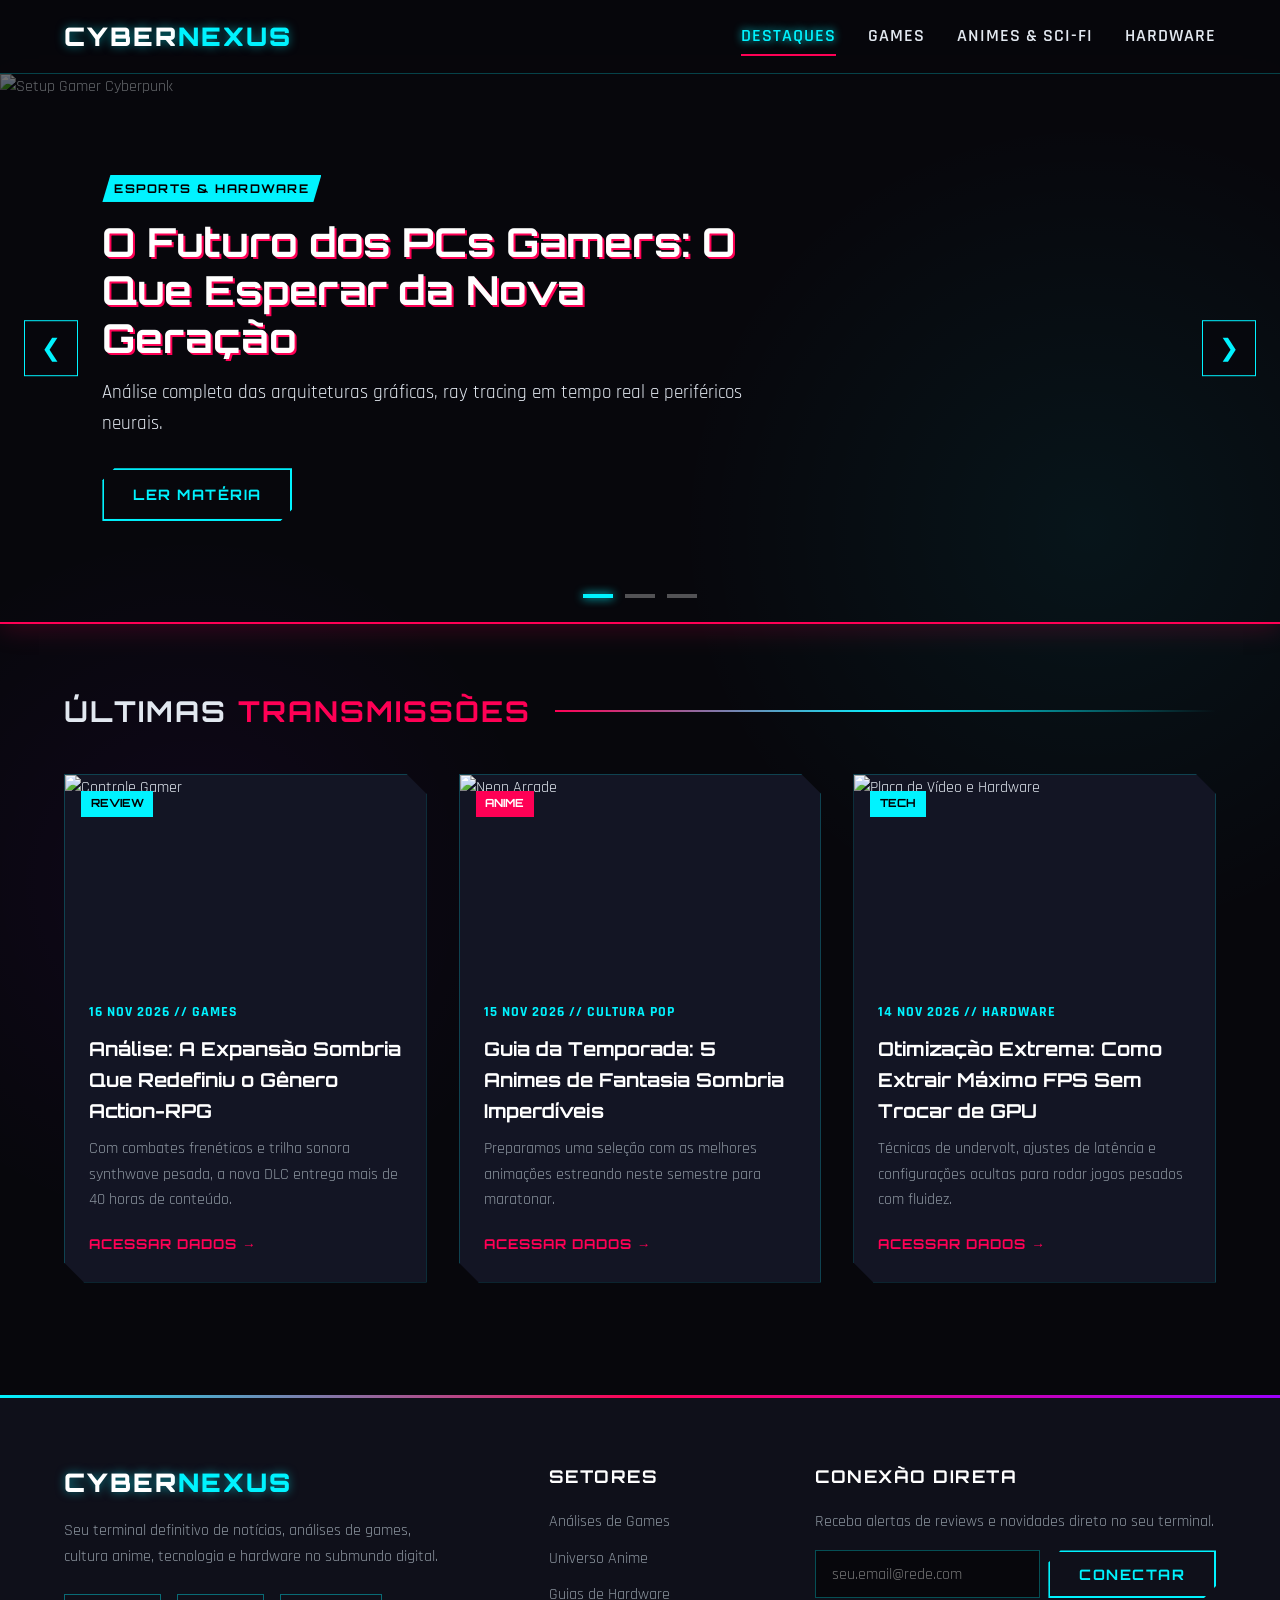
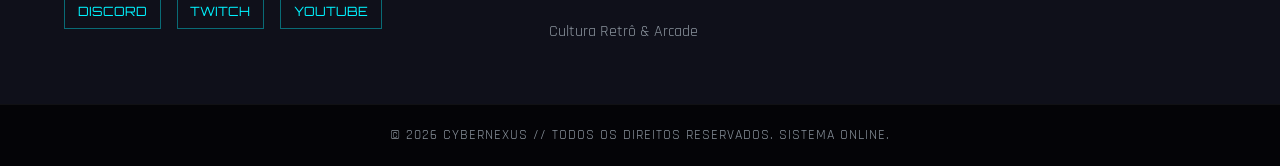
==== Index.html @ 78b4c9e7 "Add files via upload" ====
<!DOCTYPE html>
<html lang="pt-BR">

<head>
    <meta charset="UTF-8">
    <meta name="viewport" content="width=device-width, initial-scale=1.0">
    <title>CYBERNEXUS // Portal Nerd & Gamer</title>
    <!-- Fontes Futuristas do Google Fonts -->
    <link rel="preconnect" href="https://fonts.googleapis.com">
    <link rel="preconnect" href="https://fonts.gstatic.com" crossorigin>
    <link
        href="https://fonts.googleapis.com/css2?family=Orbitron:wght@500;700;900&family=Rajdhani:wght@400;600;700&display=swap"
        rel="stylesheet">
    <link rel="stylesheet" href="Style.css">
</head>

<body>

    <!-- Cabeçalho e Navegação -->
    <header class="navbar">
        <div class="container nav-container">
            <a href="#" class="logo">CYBER<span>NEXUS</span></a>

            <nav class="nav-links" id="navLinks">
                <a href="#destaques" class="active">Destaques</a>
                <a href="#games">Games</a>
                <a href="#animes">Animes & Sci-Fi</a>
                <a href="#hardware">Hardware</a>
            </nav>

            <button class="menu-toggle" id="menuToggle" aria-label="Abrir Menu">
                <span></span>
                <span></span>
                <span></span>
            </button>
        </div>
    </header>

    <!-- Carrossel de Imagens Principal -->
    <section class="carousel-section" id="destaques">
        <div class="carousel-container">
            <div class="carousel-track" id="carouselTrack">

                <!-- Slide 1 -->
                <div class="carousel-slide active">
                    <img src="https://images.unsplash.com/photo-1542751371-adc38448a05e?auto=format&fit=crop&w=1600&q=80"
                        alt="Setup Gamer Cyberpunk">
                    <div class="slide-overlay">
                        <span class="tag tag-cyan">ESPORTS & HARDWARE</span>
                        <h2>O Futuro dos PCs Gamers: O Que Esperar da Nova Geração</h2>
                        <p>Análise completa das arquiteturas gráficas, ray tracing em tempo real e periféricos neurais.
                        </p>
                        <a href="#" class="btn-cyber">LER MATÉRIA</a>
                    </div>
                </div>

                <!-- Slide 2 -->
                <div class="carousel-slide">
                    <img src="https://images.unsplash.com/photo-1518709268805-4e9042af9f23?auto=format&fit=crop&w=1600&q=80"
                        alt="Cidade Cyberpunk">
                    <div class="slide-overlay">
                        <span class="tag tag-magenta">RPG & MUNDO ABERTO</span>
                        <h2>Distopias Digitais: Os 10 Melhores RPGs Cyberpunk da Década</h2>
                        <p>De implantes cibernéticos a megacorporações implacáveis, exploramos os mundos mais imersivos.
                        </p>
                        <a href="#" class="btn-cyber btn-magenta">EXPLORAR LISTA</a>
                    </div>
                </div>

                <!-- Slide 3 -->
                <div class="carousel-slide">
                    <img src="https://images.unsplash.com/photo-1614729939124-032f0b56c9ce?auto=format&fit=crop&w=1600&q=80"
                        alt="Cultura Sci-Fi e Anime">
                    <div class="slide-overlay">
                        <span class="tag tag-cyan">ANIMES & SCI-FI</span>
                        <h2>A Estética Mecha e Cyberpunk na Animação Japonesa Moderna</h2>
                        <p>Como os clássicos dos anos 80 e 90 continuam moldando os maiores sucessos do streaming.</p>
                        <a href="#" class="btn-cyber">VER ANÁLISE</a>
                    </div>
                </div>

            </div>

            <!-- Controles do Carrossel -->
            <button class="carousel-btn prev-btn" id="prevBtn" aria-label="Slide Anterior">&#10094;</button>
            <button class="carousel-btn next-btn" id="nextBtn" aria-label="Próximo Slide">&#10095;</button>

            <!-- Indicadores (Bolinhas) -->
            <div class="carousel-dots" id="carouselDots"></div>
        </div>
    </section>

    <!-- Seção de Conteúdo / Últimas Notícias -->
    <main class="container main-content" id="games">
        <div class="section-header">
            <h2 class="section-title">ÚLTIMAS <span>TRANSMISSÕES</span></h2>
            <div class="cyber-line"></div>
        </div>

        <div class="cards-grid">
            <!-- Card 1 -->
            <article class="cyber-card">
                <div class="card-img-wrapper">
                    <span class="card-badge">REVIEW</span>
                    <img src="https://images.unsplash.com/photo-1552820728-8b83bb6b773f?auto=format&fit=crop&w=800&q=80"
                        alt="Controle Gamer">
                </div>
                <div class="card-body">
                    <span class="card-date">16 NOV 2026 // GAMES</span>
                    <h3>Análise: A Expansão Sombria Que Redefiniu o Gênero Action-RPG</h3>
                    <p>Com combates frenéticos e trilha sonora synthwave pesada, a nova DLC entrega mais de 40 horas de
                        conteúdo.</p>
                    <a href="#" class="read-more">ACESSAR DADOS &rarr;</a>
                </div>
            </article>

            <!-- Card 2 -->
            <article class="cyber-card" id="animes">
                <div class="card-img-wrapper">
                    <span class="card-badge badge-magenta">ANIME</span>
                    <img src="https://images.unsplash.com/photo-1538481199705-c710c4e965fc?auto=format&fit=crop&w=800&q=80"
                        alt="Neon Arcade">
                </div>
                <div class="card-body">
                    <span class="card-date">15 NOV 2026 // CULTURA POP</span>
                    <h3>Guia da Temporada: 5 Animes de Fantasia Sombria Imperdíveis</h3>
                    <p>Preparamos uma seleção com as melhores animações estreando neste semestre para maratonar.</p>
                    <a href="#" class="read-more">ACESSAR DADOS &rarr;</a>
                </div>
            </article>

            <!-- Card 3 -->
            <article class="cyber-card" id="hardware">
                <div class="card-img-wrapper">
                    <span class="card-badge">TECH</span>
                    <img src="https://images.unsplash.com/photo-1587202372775-e229f172b9d7?auto=format&fit=crop&w=800&q=80"
                        alt="Placa de Vídeo e Hardware">
                </div>
                <div class="card-body">
                    <span class="card-date">14 NOV 2026 // HARDWARE</span>
                    <h3>Otimização Extrema: Como Extrair Máximo FPS Sem Trocar de GPU</h3>
                    <p>Técnicas de undervolt, ajustes de latência e configurações ocultas para rodar jogos pesados com
                        fluidez.</p>
                    <a href="#" class="read-more">ACESSAR DADOS &rarr;</a>
                </div>
            </article>
        </div>
    </main>

    <!-- Rodapé Cyberpunk -->
    <footer class="cyber-footer">
        <div class="footer-top-border"></div>
        <div class="container footer-grid">
            <div class="footer-brand">
                <a href="#" class="logo">CYBER<span>NEXUS</span></a>
                <p>Seu terminal definitivo de notícias, análises de games, cultura anime, tecnologia e hardware no
                    submundo digital.</p>
                <div class="social-links">
                    <a href="#" aria-label="Discord">DISCORD</a>
                    <a href="#" aria-label="Twitch">TWITCH</a>
                    <a href="#" aria-label="YouTube">YOUTUBE</a>
                </div>
            </div>

            <div class="footer-links">
                <h4>SETORES</h4>
                <ul>
                    <li><a href="#games">Análises de Games</a></li>
                    <li><a href="#animes">Universo Anime</a></li>
                    <li><a href="#hardware">Guias de Hardware</a></li>
                    <li><a href="#">Cultura Retrô & Arcade</a></li>
                </ul>
            </div>

            <div class="footer-newsletter">
                <h4>CONEXÃO DIRETA</h4>
                <p>Receba alertas de reviews e novidades direto no seu terminal.</p>
                <form class="newsletter-form" id="newsletterForm">
                    <input type="email" placeholder="seu.email@rede.com" required>
                    <button type="submit" class="btn-cyber">CONECTAR</button>
                </form>
                <span class="form-feedback" id="formFeedback"></span>
            </div>
        </div>

        <div class="footer-bottom">
            <div class="container">
                <p>&copy; 2026 CYBERNEXUS // TODOS OS DIREITOS RESERVADOS. SISTEMA ONLINE.</p>
            </div>
        </div>
    </footer>

    <script src="Script.js"></script>
</body>

</html>
---- Style.css ----
/* Variáveis de Cores Dark Cyberpunk */
:root {
    --bg-dark: #07070c;
    --bg-panel: #0f101a;
    --bg-card: #131524;
    --neon-cyan: #00f3ff;
    --neon-magenta: #ff0055;
    --neon-purple: #9d00ff;
    --text-main: #e2e8f0;
    --text-muted: #8b949e;
    --font-display: 'Orbitron', sans-serif;
    --font-body: 'Rajdhani', sans-serif;
}

/* Reset e Base */
* {
    margin: 0;
    padding: 0;
    box-sizing: border-box;
}

html {
    scroll-behavior: smooth;
}

body {
    background-color: var(--bg-dark);
    color: var(--text-main);
    font-family: var(--font-body);
    line-height: 1.6;
    overflow-x: hidden;
    background-image:
        radial-gradient(circle at 15% 50%, rgba(157, 0, 255, 0.06), transparent 25%),
        radial-gradient(circle at 85% 30%, rgba(0, 243, 255, 0.06), transparent 25%);
}

.container {
    width: 90%;
    max-width: 1200px;
    margin: 0 auto;
}

/* Cabeçalho / Navbar */
.navbar {
    background: rgba(7, 7, 12, 0.9);
    backdrop-filter: blur(10px);
    border-bottom: 1px solid rgba(0, 243, 255, 0.25);
    position: sticky;
    top: 0;
    z-index: 1000;
    padding: 1rem 0;
}

.nav-container {
    display: flex;
    justify-content: space-between;
    align-items: center;
}

.logo {
    font-family: var(--font-display);
    font-size: 1.6rem;
    font-weight: 900;
    color: #fff;
    text-decoration: none;
    letter-spacing: 2px;
    text-shadow: 0 0 10px rgba(0, 243, 255, 0.5);
}

.logo span {
    color: var(--neon-cyan);
}

.nav-links {
    display: flex;
    gap: 2rem;
}

.nav-links a {
    color: var(--text-main);
    text-decoration: none;
    font-size: 1.1rem;
    font-weight: 600;
    text-transform: uppercase;
    letter-spacing: 1px;
    transition: 0.3s;
    position: relative;
}

.nav-links a:hover,
.nav-links a.active {
    color: var(--neon-cyan);
    text-shadow: 0 0 8px var(--neon-cyan);
}

.nav-links a::after {
    content: '';
    position: absolute;
    bottom: -5px;
    left: 0;
    width: 0;
    height: 2px;
    background: var(--neon-magenta);
    transition: 0.3s;
}

.nav-links a:hover::after,
.nav-links a.active::after {
    width: 100%;
}

/* Menu Mobile */
.menu-toggle {
    display: none;
    flex-direction: column;
    gap: 5px;
    background: none;
    border: none;
    cursor: pointer;
}

.menu-toggle span {
    width: 28px;
    height: 3px;
    background: var(--neon-cyan);
    box-shadow: 0 0 5px var(--neon-cyan);
}

/* Carrossel */
.carousel-section {
    position: relative;
    width: 100%;
    height: 550px;
    overflow: hidden;
    border-bottom: 2px solid var(--neon-magenta);
    box-shadow: 0 5px 25px rgba(255, 0, 85, 0.2);
}

.carousel-container {
    position: relative;
    width: 100%;
    height: 100%;
}

.carousel-track {
    display: flex;
    height: 100%;
    transition: transform 0.6s cubic-bezier(0.25, 1, 0.5, 1);
}

.carousel-slide {
    min-width: 100%;
    height: 100%;
    position: relative;
}

.carousel-slide img {
    width: 100%;
    height: 100%;
    object-fit: cover;
    filter: brightness(0.45) contrast(1.1);
}

.slide-overlay {
    position: absolute;
    top: 50%;
    left: 8%;
    transform: translateY(-50%);
    max-width: 650px;
    z-index: 2;
}

.tag {
    display: inline-block;
    padding: 0.25rem 0.75rem;
    font-family: var(--font-display);
    font-size: 0.75rem;
    font-weight: 700;
    letter-spacing: 1.5px;
    margin-bottom: 1rem;
    clip-path: polygon(8px 0, 100% 0, calc(100% - 8px) 100%, 0 100%);
}

.tag-cyan {
    background: var(--neon-cyan);
    color: #000;
}

.tag-magenta {
    background: var(--neon-magenta);
    color: #fff;
}

.slide-overlay h2 {
    font-family: var(--font-display);
    font-size: 2.5rem;
    line-height: 1.2;
    margin-bottom: 1rem;
    color: #fff;
    text-shadow: 2px 2px 0px var(--neon-magenta);
}

.slide-overlay p {
    font-size: 1.2rem;
    color: var(--text-main);
    margin-bottom: 1.8rem;
}

/* Botões Estilo Cyberpunk (Corte Chanfrado) */
.btn-cyber {
    display: inline-block;
    padding: 0.8rem 1.8rem;
    background: transparent;
    color: var(--neon-cyan);
    border: 2px solid var(--neon-cyan);
    font-family: var(--font-display);
    font-size: 0.9rem;
    font-weight: 700;
    text-decoration: none;
    letter-spacing: 1.5px;
    cursor: pointer;
    transition: 0.3s;
    clip-path: polygon(12px 0, 100% 0, 100% calc(100% - 12px), calc(100% - 12px) 100%, 0 100%, 0 12px);
}

.btn-cyber:hover {
    background: var(--neon-cyan);
    color: #000;
    box-shadow: 0 0 20px var(--neon-cyan);
}

.btn-magenta {
    color: var(--neon-magenta);
    border-color: var(--neon-magenta);
}

.btn-magenta:hover {
    background: var(--neon-magenta);
    color: #fff;
    box-shadow: 0 0 20px var(--neon-magenta);
}

/* Setas do Carrossel */
.carousel-btn {
    position: absolute;
    top: 50%;
    transform: translateY(-50%);
    background: rgba(7, 7, 12, 0.7);
    color: var(--neon-cyan);
    border: 1px solid var(--neon-cyan);
    padding: 0.8rem 1rem;
    font-size: 1.5rem;
    cursor: pointer;
    z-index: 10;
    transition: 0.3s;
}

.carousel-btn:hover {
    background: var(--neon-cyan);
    color: #000;
    box-shadow: 0 0 15px var(--neon-cyan);
}

.prev-btn {
    left: 1.5rem;
}

.next-btn {
    right: 1.5rem;
}

/* Indicadores do Carrossel */
.carousel-dots {
    position: absolute;
    bottom: 1.5rem;
    left: 50%;
    transform: translateX(-50%);
    display: flex;
    gap: 0.75rem;
    z-index: 10;
}

.dot {
    width: 30px;
    height: 4px;
    background: rgba(255, 255, 255, 0.3);
    cursor: pointer;
    transition: 0.3s;
}

.dot.active {
    background: var(--neon-cyan);
    box-shadow: 0 0 10px var(--neon-cyan);
}

/* Seção de Cards / Conteúdo */
.main-content {
    padding: 4rem 0;
}

.section-header {
    display: flex;
    align-items: center;
    gap: 1.5rem;
    margin-bottom: 2.5rem;
}

.section-title {
    font-family: var(--font-display);
    font-size: 1.8rem;
    letter-spacing: 2px;
    white-space: nowrap;
}

.section-title span {
    color: var(--neon-magenta);
}

.cyber-line {
    height: 2px;
    width: 100%;
    background: linear-gradient(90deg, var(--neon-magenta), var(--neon-cyan), transparent);
}

.cards-grid {
    display: grid;
    grid-template-columns: repeat(auto-fit, minmax(310px, 1fr));
    gap: 2rem;
}

.cyber-card {
    background: var(--bg-card);
    border: 1px solid rgba(0, 243, 255, 0.2);
    transition: transform 0.3s, border-color 0.3s, box-shadow 0.3s;
    clip-path: polygon(0 0, calc(100% - 20px) 0, 100% 20px, 100% 100%, 20px 100%, 0 calc(100% - 20px));
}

.cyber-card:hover {
    transform: translateY(-6px);
    border-color: var(--neon-cyan);
    box-shadow: 0 10px 25px rgba(0, 243, 255, 0.15);
}

.card-img-wrapper {
    position: relative;
    height: 200px;
    overflow: hidden;
}

.card-img-wrapper img {
    width: 100%;
    height: 100%;
    object-fit: cover;
    transition: transform 0.4s;
}

.cyber-card:hover .card-img-wrapper img {
    transform: scale(1.06);
}

.card-badge {
    position: absolute;
    top: 1rem;
    left: 1rem;
    background: var(--neon-cyan);
    color: #000;
    font-family: var(--font-display);
    font-size: 0.7rem;
    font-weight: 700;
    padding: 0.25rem 0.6rem;
    z-index: 2;
}

.badge-magenta {
    background: var(--neon-magenta);
    color: #fff;
}

.card-body {
    padding: 1.5rem;
}

.card-date {
    font-size: 0.85rem;
    color: var(--neon-cyan);
    font-weight: 700;
    letter-spacing: 1px;
}

.card-body h3 {
    font-family: var(--font-display);
    font-size: 1.2rem;
    margin: 0.6rem 0;
    color: #fff;
}

.card-body p {
    color: var(--text-muted);
    font-size: 1rem;
    margin-bottom: 1.2rem;
}

.read-more {
    color: var(--neon-magenta);
    text-decoration: none;
    font-family: var(--font-display);
    font-size: 0.85rem;
    font-weight: 700;
    letter-spacing: 1px;
    transition: 0.3s;
}

.read-more:hover {
    color: var(--neon-cyan);
    text-shadow: 0 0 8px var(--neon-cyan);
}

/* Rodapé (Footer) */
.cyber-footer {
    background: var(--bg-panel);
    margin-top: 3rem;
    position: relative;
}

.footer-top-border {
    height: 3px;
    width: 100%;
    background: linear-gradient(90deg, var(--neon-cyan), var(--neon-magenta), var(--neon-purple));
}

.footer-grid {
    display: grid;
    grid-template-columns: 2fr 1fr 1.5fr;
    gap: 3rem;
    padding: 4rem 0 3rem;
}

.footer-brand p {
    color: var(--text-muted);
    margin: 1rem 0 1.5rem;
    max-width: 380px;
}

.social-links {
    display: flex;
    gap: 1rem;
}

.social-links a {
    color: var(--neon-cyan);
    text-decoration: none;
    font-family: var(--font-display);
    font-size: 0.8rem;
    border: 1px solid rgba(0, 243, 255, 0.4);
    padding: 0.4rem 0.8rem;
    transition: 0.3s;
}

.social-links a:hover {
    background: var(--neon-cyan);
    color: #000;
    box-shadow: 0 0 12px var(--neon-cyan);
}

.footer-links h4,
.footer-newsletter h4 {
    font-family: var(--font-display);
    color: #fff;
    font-size: 1.1rem;
    margin-bottom: 1.2rem;
    letter-spacing: 1.5px;
}

.footer-links ul {
    list-style: none;
}

.footer-links li {
    margin-bottom: 0.7rem;
}

.footer-links a {
    color: var(--text-muted);
    text-decoration: none;
    transition: 0.3s;
}

.footer-links a:hover {
    color: var(--neon-cyan);
    padding-left: 5px;
}

.footer-newsletter p {
    color: var(--text-muted);
    margin-bottom: 1rem;
}

.newsletter-form {
    display: flex;
    gap: 0.5rem;
}

.newsletter-form input {
    flex: 1;
    padding: 0.75rem 1rem;
    background: var(--bg-dark);
    border: 1px solid rgba(0, 243, 255, 0.3);
    color: #fff;
    font-family: var(--font-body);
    font-size: 1rem;
    outline: none;
}

.newsletter-form input:focus {
    border-color: var(--neon-cyan);
    box-shadow: 0 0 10px rgba(0, 243, 255, 0.2);
}

.form-feedback {
    display: block;
    margin-top: 0.6rem;
    font-size: 0.9rem;
    color: var(--neon-cyan);
}

.footer-bottom {
    background: #040407;
    padding: 1.2rem 0;
    text-align: center;
    border-top: 1px solid rgba(255, 255, 255, 0.05);
    color: var(--text-muted);
    font-size: 0.9rem;
    letter-spacing: 1px;
}

/* Responsividade */
@media (max-width: 850px) {
    .footer-grid {
        grid-template-columns: 1fr;
        gap: 2rem;
    }

    .slide-overlay h2 {
        font-size: 1.8rem;
    }
}

@media (max-width: 768px) {
    .menu-toggle {
        display: flex;
    }

    .nav-links {
        position: absolute;
        top: 100%;
        left: 0;
        width: 100%;
        background: var(--bg-panel);
        flex-direction: column;
        align-items: center;
        padding: 1.5rem 0;
        gap: 1.2rem;
        border-bottom: 1px solid var(--neon-cyan);
        display: none;
    }

    .nav-links.open {
        display: flex;
    }

    .carousel-section {
        height: 450px;
    }

    .slide-overlay {
        left: 5%;
        right: 5%;
    }

    .carousel-btn {
        padding: 0.5rem 0.7rem;
        font-size: 1.1rem;
    }

    .prev-btn {
        left: 0.5rem;
    }

    .next-btn {
        right: 0.5rem;
    }
}
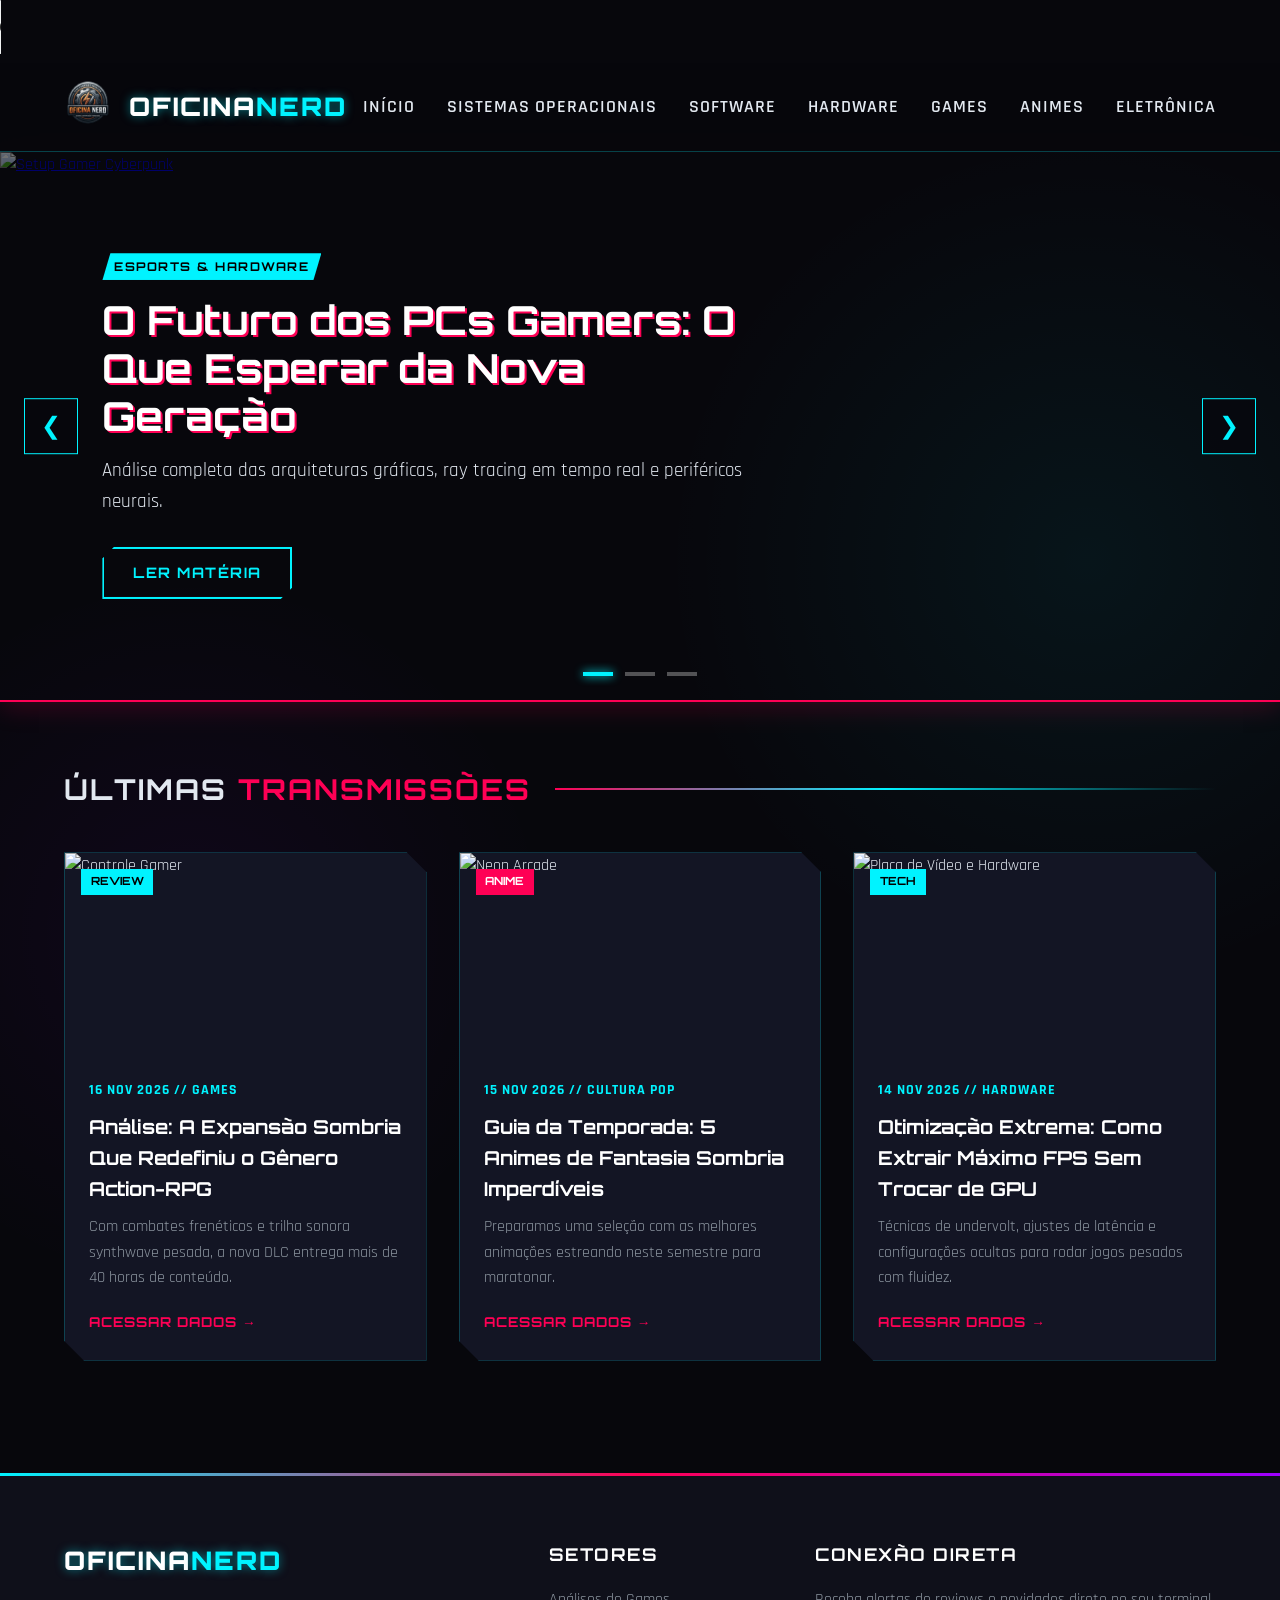
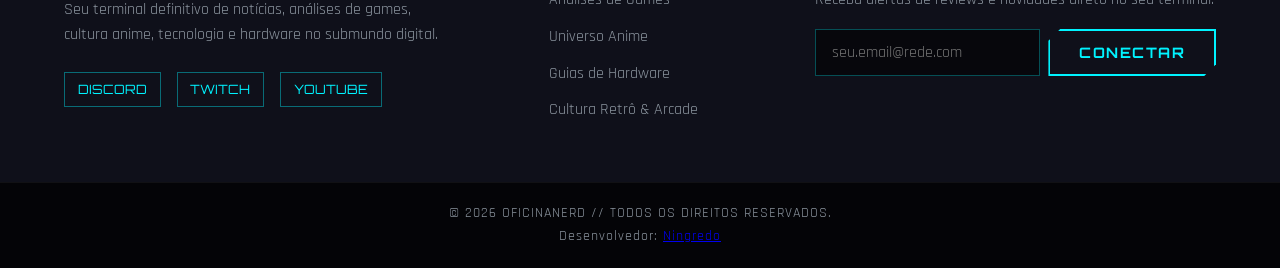
==== commit 38bba5ae: "Add files via upload" ====
--- a/Index.html
+++ b/Index.html
@@ -4,28 +4,36 @@
 <head>
     <meta charset="UTF-8">
     <meta name="viewport" content="width=device-width, initial-scale=1.0">
-    <title>CYBERNEXUS // Portal Nerd & Gamer</title>
+    <link rel="shortcut icon" href="favicon.ico" type="image/x-icon">
+    <title>OFICINA_NERD // Portal Geek & Gamer</title>
     <!-- Fontes Futuristas do Google Fonts -->
     <link rel="preconnect" href="https://fonts.googleapis.com">
     <link rel="preconnect" href="https://fonts.gstatic.com" crossorigin>
     <link
         href="https://fonts.googleapis.com/css2?family=Orbitron:wght@500;700;900&family=Rajdhani:wght@400;600;700&display=swap"
         rel="stylesheet">
-    <link rel="stylesheet" href="Style.css">
+    <link rel="stylesheet" href="style.css">
 </head>
 
 <body>
+    <audio class="musicasite" id="meu-player" autoplay controls loop>
+  <source src="audiofundo.mp3" type="audio/mpeg">
+</audio>
 
     <!-- Cabeçalho e Navegação -->
     <header class="navbar">
         <div class="container nav-container">
-            <a href="#" class="logo">CYBER<span>NEXUS</span></a>
+            <a href="Index.html"><img class="logofav" src="favicon.ico" alt="Logo Oficina Nerd"></a>
+            <a href="Index.html" class="logo">OFICINA<span>NERD</span></a>
 
             <nav class="nav-links" id="navLinks">
-                <a href="#destaques" class="active">Destaques</a>
-                <a href="#games">Games</a>
-                <a href="#animes">Animes & Sci-Fi</a>
-                <a href="#hardware">Hardware</a>
+                <a href="Index.html">Início</a>
+                <a href="sistema_operacional.html">Sistemas Operacionais</a>
+                <a href="software.html">Software</a>
+                <a href="#">Hardware</a>
+                <a href="#">Games</a>
+                <a href="#">Animes</a>
+                <a href="#">Eletrônica</a>
             </nav>
 
             <button class="menu-toggle" id="menuToggle" aria-label="Abrir Menu">
@@ -43,8 +51,9 @@
 
                 <!-- Slide 1 -->
                 <div class="carousel-slide active">
-                    <img src="https://images.unsplash.com/photo-1542751371-adc38448a05e?auto=format&fit=crop&w=1600&q=80"
-                        alt="Setup Gamer Cyberpunk">
+                    <a href="#"><img
+                            src="https://images.unsplash.com/photo-1542751371-adc38448a05e?auto=format&fit=crop&w=1600&q=80"
+                            alt="Setup Gamer Cyberpunk"></a>
                     <div class="slide-overlay">
                         <span class="tag tag-cyan">ESPORTS & HARDWARE</span>
                         <h2>O Futuro dos PCs Gamers: O Que Esperar da Nova Geração</h2>
@@ -56,8 +65,9 @@
 
                 <!-- Slide 2 -->
                 <div class="carousel-slide">
-                    <img src="https://images.unsplash.com/photo-1518709268805-4e9042af9f23?auto=format&fit=crop&w=1600&q=80"
-                        alt="Cidade Cyberpunk">
+                    <a href="#"><img
+                            src="https://images.unsplash.com/photo-1518709268805-4e9042af9f23?auto=format&fit=crop&w=1600&q=80"
+                            alt="cyberpunk"></a>
                     <div class="slide-overlay">
                         <span class="tag tag-magenta">RPG & MUNDO ABERTO</span>
                         <h2>Distopias Digitais: Os 10 Melhores RPGs Cyberpunk da Década</h2>
@@ -69,8 +79,9 @@
 
                 <!-- Slide 3 -->
                 <div class="carousel-slide">
-                    <img src="https://images.unsplash.com/photo-1614729939124-032f0b56c9ce?auto=format&fit=crop&w=1600&q=80"
-                        alt="Cultura Sci-Fi e Anime">
+                    <a href="#"><img
+                            src="https://images.unsplash.com/photo-1614729939124-032f0b56c9ce?auto=format&fit=crop&w=1600&q=80"
+                            alt="Cultura Sci-Fi e Anime"></a>
                     <div class="slide-overlay">
                         <span class="tag tag-cyan">ANIMES & SCI-FI</span>
                         <h2>A Estética Mecha e Cyberpunk na Animação Japonesa Moderna</h2>
@@ -152,7 +163,7 @@
         <div class="footer-top-border"></div>
         <div class="container footer-grid">
             <div class="footer-brand">
-                <a href="#" class="logo">CYBER<span>NEXUS</span></a>
+                <a href="#" class="logo">OFICINA<span>NERD</span></a>
                 <p>Seu terminal definitivo de notícias, análises de games, cultura anime, tecnologia e hardware no
                     submundo digital.</p>
                 <div class="social-links">
@@ -185,12 +196,13 @@
 
         <div class="footer-bottom">
             <div class="container">
-                <p>&copy; 2026 CYBERNEXUS // TODOS OS DIREITOS RESERVADOS. SISTEMA ONLINE.</p>
+                <p>&copy; 2026 OFICINANERD // TODOS OS DIREITOS RESERVADOS.</p>
+                <P>Desenvolvedor: <a href="#" class="rodape">Ningredo</a></P>
             </div>
         </div>
     </footer>
 
-    <script src="Script.js"></script>
+    <script src="script.js"></script>
 </body>
 
 </html>
--- a/style.css
+++ b/style.css
@@ -0,0 +1,592 @@
+/* Variáveis de Cores Dark Cyberpunk */
+:root {
+    --bg-dark: #07070c;
+    --bg-panel: #0f101a;
+    --bg-card: #131524;
+    --neon-cyan: #00f3ff;
+    --neon-magenta: #ff0055;
+    --neon-purple: #9d00ff;
+    --text-main: #e2e8f0;
+    --text-muted: #8b949e;
+    --font-display: 'Orbitron', sans-serif;
+    --font-body: 'Rajdhani', sans-serif;
+}
+
+/* Reset e Base */
+* {
+    margin: 0;
+    padding: 0;
+    box-sizing: border-box;
+}
+
+html {
+    scroll-behavior: smooth;
+}
+
+body {
+    background-color: var(--bg-dark);
+    color: var(--text-main);
+    font-family: var(--font-body);
+    line-height: 1.6;
+    overflow-x: hidden;
+    background-image:
+        radial-gradient(circle at 15% 50%, rgba(157, 0, 255, 0.06), transparent 25%),
+        radial-gradient(circle at 85% 30%, rgba(0, 243, 255, 0.06), transparent 25%);
+}
+
+.container {
+    width: 90%;
+    max-width: 1200px;
+    margin: 0 auto;
+}
+
+/* Cabeçalho / Navbar */
+.navbar {
+    background: rgba(7, 7, 12, 0.9);
+    backdrop-filter: blur(10px);
+    border-bottom: 1px solid rgba(0, 243, 255, 0.25);
+    position: sticky;
+    top: 0;
+    z-index: 1000;
+    padding: 1rem 0;
+}
+
+.nav-container {
+    display: flex;
+    justify-content: space-between;
+    align-items: center;
+}
+
+.logo {
+    font-family: var(--font-display);
+    font-size: 1.6rem;
+    font-weight: 900;
+    color: #fff;
+    text-decoration: none;
+    letter-spacing: 2px;
+    text-shadow: 0 0 10px rgba(0, 243, 255, 0.5);
+}
+
+.logo span {
+    color: var(--neon-cyan);
+}
+
+.nav-links {
+    display: flex;
+    gap: 2rem;
+}
+
+.nav-links a {
+    color: var(--text-main);
+    text-decoration: none;
+    font-size: 1.1rem;
+    font-weight: 600;
+    text-transform: uppercase;
+    letter-spacing: 1px;
+    transition: 0.3s;
+    position: relative;
+}
+
+.nav-links a:hover,
+.nav-links a.active {
+    color: var(--neon-cyan);
+    text-shadow: 0 0 8px var(--neon-cyan);
+}
+
+.nav-links a::after {
+    content: '';
+    position: absolute;
+    bottom: -5px;
+    left: 0;
+    width: 0;
+    height: 2px;
+    background: var(--neon-magenta);
+    transition: 0.3s;
+}
+
+.nav-links a:hover::after,
+.nav-links a.active::after {
+    width: 100%;
+}
+
+/* Menu Mobile */
+.menu-toggle {
+    display: none;
+    flex-direction: column;
+    gap: 5px;
+    background: none;
+    border: none;
+    cursor: pointer;
+}
+
+.menu-toggle span {
+    width: 28px;
+    height: 3px;
+    background: var(--neon-cyan);
+    box-shadow: 0 0 5px var(--neon-cyan);
+}
+
+/* Carrossel */
+.carousel-section {
+    position: relative;
+    width: 100%;
+    height: 550px;
+    overflow: hidden;
+    border-bottom: 2px solid var(--neon-magenta);
+    box-shadow: 0 5px 25px rgba(255, 0, 85, 0.2);
+}
+
+.carousel-container {
+    position: relative;
+    width: 100%;
+    height: 100%;
+}
+
+.carousel-track {
+    display: flex;
+    height: 100%;
+    transition: transform 0.6s cubic-bezier(0.25, 1, 0.5, 1);
+}
+
+.carousel-slide {
+    min-width: 100%;
+    height: 100%;
+    position: relative;
+}
+
+.carousel-slide img {
+    width: 100%;
+    height: 100%;
+    object-fit: cover;
+    filter: brightness(0.45) contrast(1.1);
+}
+
+.slide-overlay {
+    position: absolute;
+    top: 50%;
+    left: 8%;
+    transform: translateY(-50%);
+    max-width: 650px;
+    z-index: 2;
+}
+
+.tag {
+    display: inline-block;
+    padding: 0.25rem 0.75rem;
+    font-family: var(--font-display);
+    font-size: 0.75rem;
+    font-weight: 700;
+    letter-spacing: 1.5px;
+    margin-bottom: 1rem;
+    clip-path: polygon(8px 0, 100% 0, calc(100% - 8px) 100%, 0 100%);
+}
+
+.tag-cyan {
+    background: var(--neon-cyan);
+    color: #000;
+}
+
+.tag-magenta {
+    background: var(--neon-magenta);
+    color: #fff;
+}
+
+.slide-overlay h2 {
+    font-family: var(--font-display);
+    font-size: 2.5rem;
+    line-height: 1.2;
+    margin-bottom: 1rem;
+    color: #fff;
+    text-shadow: 2px 2px 0px var(--neon-magenta);
+}
+
+.slide-overlay p {
+    font-size: 1.2rem;
+    color: var(--text-main);
+    margin-bottom: 1.8rem;
+}
+
+/* Botões Estilo Cyberpunk (Corte Chanfrado) */
+.btn-cyber {
+    display: inline-block;
+    padding: 0.8rem 1.8rem;
+    background: transparent;
+    color: var(--neon-cyan);
+    border: 2px solid var(--neon-cyan);
+    font-family: var(--font-display);
+    font-size: 0.9rem;
+    font-weight: 700;
+    text-decoration: none;
+    letter-spacing: 1.5px;
+    cursor: pointer;
+    transition: 0.3s;
+    clip-path: polygon(12px 0, 100% 0, 100% calc(100% - 12px), calc(100% - 12px) 100%, 0 100%, 0 12px);
+}
+
+.btn-cyber:hover {
+    background: var(--neon-cyan);
+    color: #000;
+    box-shadow: 0 0 20px var(--neon-cyan);
+}
+
+.btn-magenta {
+    color: var(--neon-magenta);
+    border-color: var(--neon-magenta);
+}
+
+.btn-magenta:hover {
+    background: var(--neon-magenta);
+    color: #fff;
+    box-shadow: 0 0 20px var(--neon-magenta);
+}
+
+/* Setas do Carrossel */
+.carousel-btn {
+    position: absolute;
+    top: 50%;
+    transform: translateY(-50%);
+    background: rgba(7, 7, 12, 0.7);
+    color: var(--neon-cyan);
+    border: 1px solid var(--neon-cyan);
+    padding: 0.8rem 1rem;
+    font-size: 1.5rem;
+    cursor: pointer;
+    z-index: 10;
+    transition: 0.3s;
+}
+
+.carousel-btn:hover {
+    background: var(--neon-cyan);
+    color: #000;
+    box-shadow: 0 0 15px var(--neon-cyan);
+}
+
+.prev-btn {
+    left: 1.5rem;
+}
+
+.next-btn {
+    right: 1.5rem;
+}
+
+/* Indicadores do Carrossel */
+.carousel-dots {
+    position: absolute;
+    bottom: 1.5rem;
+    left: 50%;
+    transform: translateX(-50%);
+    display: flex;
+    gap: 0.75rem;
+    z-index: 10;
+}
+
+.dot {
+    width: 30px;
+    height: 4px;
+    background: rgba(255, 255, 255, 0.3);
+    cursor: pointer;
+    transition: 0.3s;
+}
+
+.dot.active {
+    background: var(--neon-cyan);
+    box-shadow: 0 0 10px var(--neon-cyan);
+}
+
+/* Seção de Cards / Conteúdo */
+.main-content {
+    padding: 4rem 0;
+}
+
+.section-header {
+    display: flex;
+    align-items: center;
+    gap: 1.5rem;
+    margin-bottom: 2.5rem;
+}
+
+.section-title {
+    font-family: var(--font-display);
+    font-size: 1.8rem;
+    letter-spacing: 2px;
+    white-space: nowrap;
+}
+
+.section-title span {
+    color: var(--neon-magenta);
+}
+
+.cyber-line {
+    height: 2px;
+    width: 100%;
+    background: linear-gradient(90deg, var(--neon-magenta), var(--neon-cyan), transparent);
+}
+
+.cards-grid {
+    display: grid;
+    grid-template-columns: repeat(auto-fit, minmax(310px, 1fr));
+    gap: 2rem;
+}
+
+.cyber-card {
+    background: var(--bg-card);
+    border: 1px solid rgba(0, 243, 255, 0.2);
+    transition: transform 0.3s, border-color 0.3s, box-shadow 0.3s;
+    clip-path: polygon(0 0, calc(100% - 20px) 0, 100% 20px, 100% 100%, 20px 100%, 0 calc(100% - 20px));
+}
+
+.cyber-card:hover {
+    transform: translateY(-6px);
+    border-color: var(--neon-cyan);
+    box-shadow: 0 10px 25px rgba(0, 243, 255, 0.15);
+}
+
+.card-img-wrapper {
+    position: relative;
+    height: 200px;
+    overflow: hidden;
+}
+
+.card-img-wrapper img {
+    width: 100%;
+    height: 100%;
+    object-fit: cover;
+    transition: transform 0.4s;
+}
+
+.cyber-card:hover .card-img-wrapper img {
+    transform: scale(1.06);
+}
+
+.card-badge {
+    position: absolute;
+    top: 1rem;
+    left: 1rem;
+    background: var(--neon-cyan);
+    color: #000;
+    font-family: var(--font-display);
+    font-size: 0.7rem;
+    font-weight: 700;
+    padding: 0.25rem 0.6rem;
+    z-index: 2;
+}
+
+.badge-magenta {
+    background: var(--neon-magenta);
+    color: #fff;
+}
+
+.card-body {
+    padding: 1.5rem;
+}
+
+.card-date {
+    font-size: 0.85rem;
+    color: var(--neon-cyan);
+    font-weight: 700;
+    letter-spacing: 1px;
+}
+
+.card-body h3 {
+    font-family: var(--font-display);
+    font-size: 1.2rem;
+    margin: 0.6rem 0;
+    color: #fff;
+}
+
+.card-body p {
+    color: var(--text-muted);
+    font-size: 1rem;
+    margin-bottom: 1.2rem;
+}
+
+.read-more {
+    color: var(--neon-magenta);
+    text-decoration: none;
+    font-family: var(--font-display);
+    font-size: 0.85rem;
+    font-weight: 700;
+    letter-spacing: 1px;
+    transition: 0.3s;
+}
+
+.read-more:hover {
+    color: var(--neon-cyan);
+    text-shadow: 0 0 8px var(--neon-cyan);
+}
+
+/* Rodapé (Footer) */
+.cyber-footer {
+    background: var(--bg-panel);
+    margin-top: 3rem;
+    position: relative;
+}
+
+.footer-top-border {
+    height: 3px;
+    width: 100%;
+    background: linear-gradient(90deg, var(--neon-cyan), var(--neon-magenta), var(--neon-purple));
+}
+
+.footer-grid {
+    display: grid;
+    grid-template-columns: 2fr 1fr 1.5fr;
+    gap: 3rem;
+    padding: 4rem 0 3rem;
+}
+
+.footer-brand p {
+    color: var(--text-muted);
+    margin: 1rem 0 1.5rem;
+    max-width: 380px;
+}
+
+.social-links {
+    display: flex;
+    gap: 1rem;
+}
+
+.social-links a {
+    color: var(--neon-cyan);
+    text-decoration: none;
+    font-family: var(--font-display);
+    font-size: 0.8rem;
+    border: 1px solid rgba(0, 243, 255, 0.4);
+    padding: 0.4rem 0.8rem;
+    transition: 0.3s;
+}
+
+.social-links a:hover {
+    background: var(--neon-cyan);
+    color: #000;
+    box-shadow: 0 0 12px var(--neon-cyan);
+}
+
+.footer-links h4,
+.footer-newsletter h4 {
+    font-family: var(--font-display);
+    color: #fff;
+    font-size: 1.1rem;
+    margin-bottom: 1.2rem;
+    letter-spacing: 1.5px;
+}
+
+.footer-links ul {
+    list-style: none;
+}
+
+.footer-links li {
+    margin-bottom: 0.7rem;
+}
+
+.footer-links a {
+    color: var(--text-muted);
+    text-decoration: none;
+    transition: 0.3s;
+}
+
+.footer-links a:hover {
+    color: var(--neon-cyan);
+    padding-left: 5px;
+}
+
+.footer-newsletter p {
+    color: var(--text-muted);
+    margin-bottom: 1rem;
+}
+
+.newsletter-form {
+    display: flex;
+    gap: 0.5rem;
+}
+
+.newsletter-form input {
+    flex: 1;
+    padding: 0.75rem 1rem;
+    background: var(--bg-dark);
+    border: 1px solid rgba(0, 243, 255, 0.3);
+    color: #fff;
+    font-family: var(--font-body);
+    font-size: 1rem;
+    outline: none;
+}
+
+.newsletter-form input:focus {
+    border-color: var(--neon-cyan);
+    box-shadow: 0 0 10px rgba(0, 243, 255, 0.2);
+}
+
+.form-feedback {
+    display: block;
+    margin-top: 0.6rem;
+    font-size: 0.9rem;
+    color: var(--neon-cyan);
+}
+
+.footer-bottom {
+    background: #040407;
+    padding: 1.2rem 0;
+    text-align: center;
+    border-top: 1px solid rgba(255, 255, 255, 0.05);
+    color: var(--text-muted);
+    font-size: 0.9rem;
+    letter-spacing: 1px;
+}
+
+/* Responsividade */
+@media (max-width: 850px) {
+    .footer-grid {
+        grid-template-columns: 1fr;
+        gap: 2rem;
+    }
+
+    .slide-overlay h2 {
+        font-size: 1.8rem;
+    }
+}
+
+@media (max-width: 768px) {
+    .menu-toggle {
+        display: flex;
+    }
+
+    .nav-links {
+        position: absolute;
+        top: 100%;
+        left: 0;
+        width: 100%;
+        background: var(--bg-panel);
+        flex-direction: column;
+        align-items: center;
+        padding: 1.5rem 0;
+        gap: 1.2rem;
+        border-bottom: 1px solid var(--neon-cyan);
+        display: none;
+    }
+
+    .nav-links.open {
+        display: flex;
+    }
+
+    .carousel-section {
+        height: 450px;
+    }
+
+    .slide-overlay {
+        left: 5%;
+        right: 5%;
+    }
+
+    .carousel-btn {
+        padding: 0.5rem 0.7rem;
+        font-size: 1.1rem;
+    }
+
+    .prev-btn {
+        left: 0.5rem;
+    }
+
+    .next-btn {
+        right: 0.5rem;
+    }
+}
